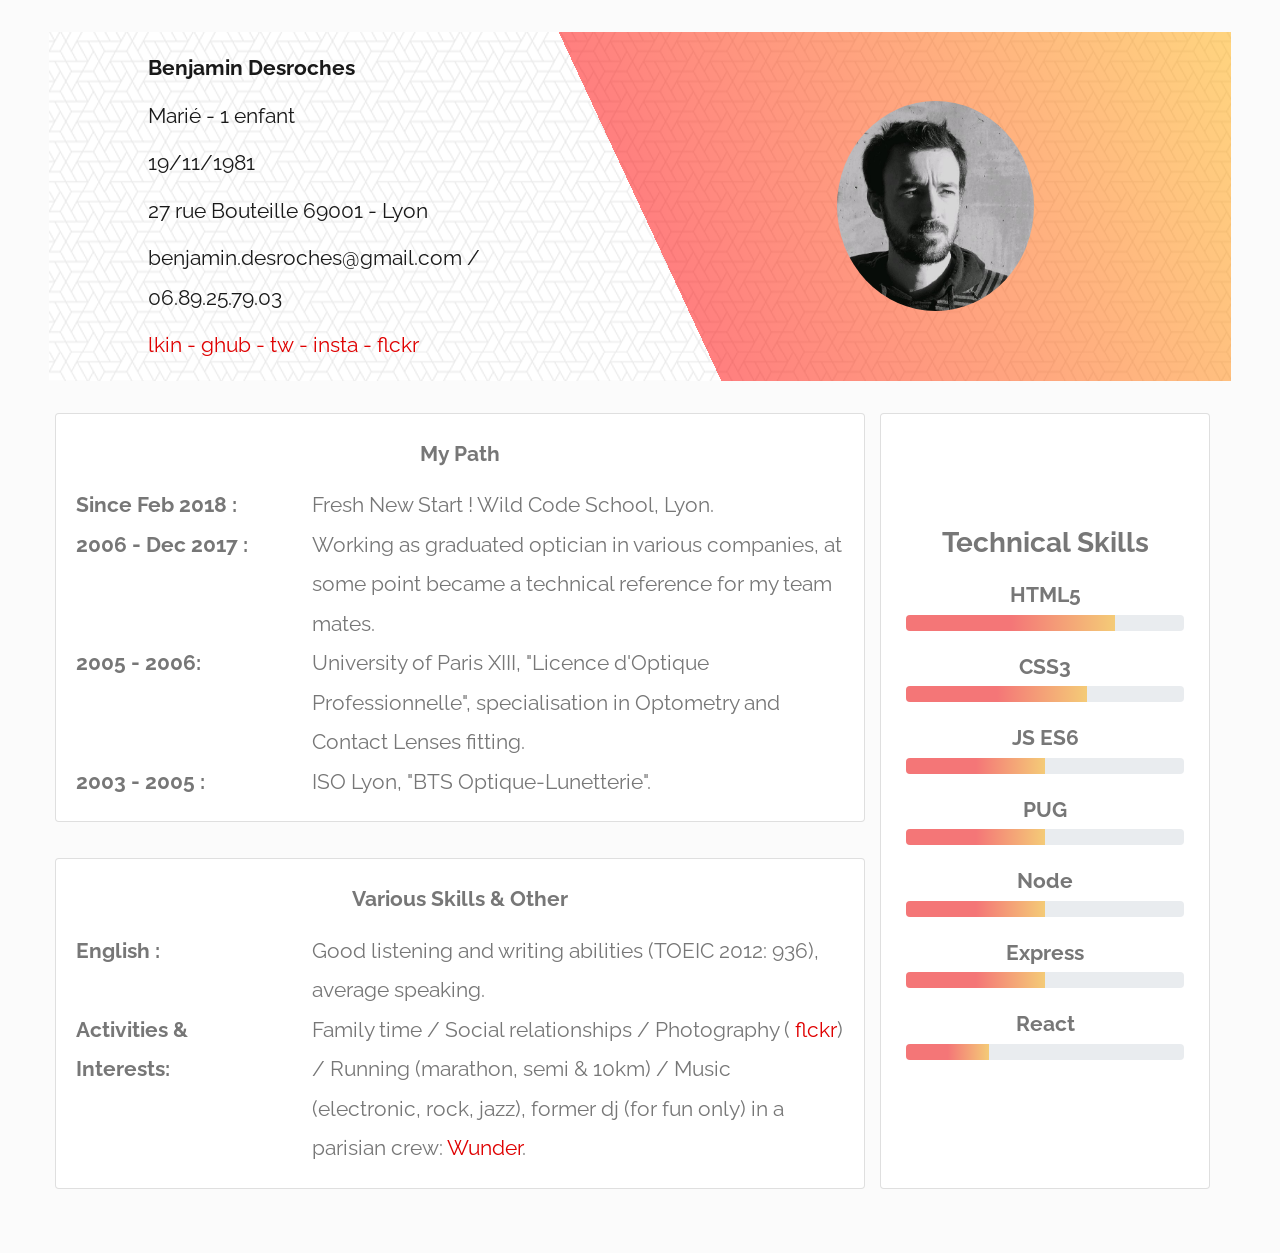
==== index.html @ fa1b1224 "légères modifs" ====
<!DOCTYPE html>
<html lang="fr">

<head>
    <meta charset="UTF-8">
    <meta name="viewport" content="width=device-width, initial-scale=1.0">
    <meta http-equiv="X-UA-Compatible" content="ie=edge">
    <link rel="stylesheet" href="https://stackpath.bootstrapcdn.com/bootstrap/4.1.1/css/bootstrap.min.css">
    <link href="https://fonts.googleapis.com/css?family=Raleway" rel="stylesheet">
    <link rel="stylesheet" href="style.css">
    <title>CV - 2018</title>
</head>

<body>
    <section class="header container-fluid">
        <div class="row justify-content-center photobox-sm">

            <!-- Photo displays only on small medium and small devices -->
            <div class="col-5 header-box_right--photobox d-lg-none">
                <img src="./images/CV_photo.jpeg" alt="CV" class="header-box_img img-fluid">
            </div>

        </div>

        <div class="header-box row">
            <div class="header-box_left col">
                <div class="row justify-content-center header-box_left--row">
                    <div class="col-11 col-md-8 header-box_left--contactbox">
                        <div class="row id-box id-box_name">Benjamin Desroches</div>
                        <div class="row id-box id-box_statut">Marié - 1 enfant</div>
                        <div class="row id-box id-box_birth">19/11/1981</div>
                        <div class="row id-box id-box_address">27 rue Bouteille 69001 - Lyon</div>
                        <div class="row id-box id-box_contact">benjamin.desroches@gmail.com / 06.89.25.79.03</div>
                        <div class="row id-box id-box_social">
                            <a href="http://www.linkedin.com/in/benjamin-desroches-817aaa111" target="_blank">lkin&nbsp;</a> -
                            <a href="https://github.com/BenOtsoa" target="_blank">&nbsp;ghub&nbsp;</a> -
                            <a href="https://twitter.com/BenOtsoa" target="_blank">&nbsp;tw&nbsp;</a> -
                            <a href="https://www.instagram.com/otsoadsrchs/" target="_blank">&nbsp;insta&nbsp;</a> -
                            <a href="https://www.flickr.com/photos/111772429@N08" target="_blank">&nbsp;flckr</a>
                        </div>
                    </div>
                </div>
            </div>

            <!-- Photo displays on large devices -->
            <div class="header-box_right col d-none d-lg-block align-self-center">
                <div class="row justify-content-center">
                    <div class="col-4 header-box_right--photobox">
                        <img src="./images/CV_photo.jpeg" alt="CV" class="header-box_img img-fluid">
                    </div>
                </div>
            </div>

        </div>
    </section>

    <section class="cursus container">
        <div class="row d-flex justify-content-between">
            <div class="col-lg-8 d-flex align-content-between flex-wrap">
                <div class="row card-row">
                    <div class="card">
                        <div class="card-body">
                            <div class="card-title">My Path</div>
                            <div class="card-text cursus-list">
                                <div class="row sm-layout_card">
                                    <div class="col-md-4 col-lg">Since Feb 2018 : </div>
                                    <div class="col-md col-lg-8 list-text">Fresh New Start ! Wild Code School, Lyon.</div>
                                </div>
                                <div class="row sm-layout_card">
                                    <div class="col-md-4 col-lg">2006 - Dec 2017 : </div>
                                    <div class="col-md col-lg-8 list-text">Working as graduated optician in various companies, at some point became a technical
                                        reference for my team mates.
                                    </div>
                                </div>
                                <div class="row sm-layout_card">
                                    <div class="col-md-4 col-lg">2005 - 2006: </div>
                                    <div class="col-md col-lg-8 list-text">University of Paris XIII, "Licence d'Optique Professionnelle", specialisation in Optometry
                                        and Contact Lenses fitting.</div>
                                </div>
                                <div class="row sm-layout_card">
                                    <div class="col-md-4 col-lg">2003 - 2005 : </div>
                                    <div class="col-md col-lg-8 list-text">ISO Lyon, "BTS Optique-Lunetterie".</div>
                                </div>
                            </div>
                        </div>
                    </div>
                </div>
                <div class="row">
                    <div class="card card-row">
                        <div class="card-body">
                            <div class="card-title">Various Skills & Other</div>
                            <div class="card-text cursus-list">
                                <div class="row sm-layout_card">
                                    <div class="col-md-4 col-lg">English : </div>
                                    <div class="col-md col-lg-8 list-text">Good listening and writing abilities (TOEIC 2012: 936), average speaking.</div>
                                </div>
                                <div class="row sm-layout_card">
                                    <div class="col-md-4 col-lg">Activities & Interests: </div>
                                    <div class="col-md col-lg-8 list-text">Family time / Social relationships / Photography (
                                        <a href="https://www.flickr.com/photos/111772429@N08" target="_blank">flckr</a>) / Running (marathon, semi & 10km) / Music (electronic, rock, jazz), former
                                        dj (for fun only) in a parisian crew:
                                        <a href="https://www.facebook.com/collectif.wunder/" target="_blank">Wunder</a>.
                                    </div>
                                </div>
                            </div>
                        </div>
                    </div>
                </div>
            </div>
            <div class="col">
                <div class="card technical-skills">
                    <h3 id="technical-skills_title">Technical Skills</h3>
                    <div>HTML5</div>
                    <div class="progress progress-style">
                        <div class="progress-bar progress-custom" role="progressbar" aria-valuenow="50" aria-valuemin="0" aria-valuemax="100" style="width:75%">
                            &nbsp;
                        </div>
                    </div>
                    <div>CSS3</div>
                    <div class="progress progress-style">
                        <div class="progress-bar progress-custom" role="progressbar" aria-valuenow="50" aria-valuemin="0" aria-valuemax="100" style="width:65%">
                        </div>
                    </div>
                    <div>JS ES6</div>
                    <div class="progress progress-style">
                        <div class="progress-bar progress-custom" role="progressbar" aria-valuenow="50" aria-valuemin="0" aria-valuemax="100" style="width:50%">
                        </div>
                    </div>
                    <div>PUG</div>
                    <div class="progress progress-style">
                        <div class="progress-bar progress-custom" role="progressbar" aria-valuenow="50" aria-valuemin="0" aria-valuemax="100" style="width:50%">
                        </div>
                    </div>
                    <div>Node</div>
                    <div class="progress progress-style">
                        <div class="progress-bar progress-custom" role="progressbar" aria-valuenow="50" aria-valuemin="0" aria-valuemax="100" style="width:50%">
                        </div>
                    </div>
                    <div>Express</div>
                    <div class="progress progress-style">
                        <div class="progress-bar progress-custom" role="progressbar" aria-valuenow="50" aria-valuemin="0" aria-valuemax="100" style="width:50%">
                        </div>
                    </div>
                    <div>React</div>
                    <div class="progress progress-style">
                        <div class="progress-bar progress-custom" role="progressbar" aria-valuenow="50" aria-valuemin="0" aria-valuemax="100" style="width:30%">
                        </div>
                    </div>
                </div>
            </div>
        </div>
    </section>

</body>

</html>
---- style.css ----
*,
*::after,
*::before {
  -webkit-box-sizing: inherit;
  box-sizing: inherit;
}

body {
  margin: 2rem 0;
  font-family: "Raleway", sans-serif;
  font-weight: 400;
  font-size: 1.3rem;
  line-height: 1.9;
  color: #777;
  background-color: rgba(219, 219, 219, 0.1);
}

a,
a:hover {
  color: #777;
}

/* ------------ HEADER ----------- */
.header {
  width: 90vw;
  padding: 0;
  margin: auto;
  color: rgba(0, 0, 0, 0.9);
}

.header-box_left--contactbox {
  padding: 0.5rem 0;
}

.id-box {
  margin: 0.5rem 0;
}

.id-box_name {
  font-weight: bold;
}

.id-box_social,
.id-box_social > a {
  color: rgb(223, 0, 0);
}

.header-box_img {
  width: 100%;
  height: auto;
  padding: 1rem 0;
  border-radius: 100%;
}

/* ------------ CURSUS ----------- */

.cursus {
  text-align: center;
  padding: 2rem 0;
  font-weight: bold;
}

.cursus-list {
  text-align: left;
}

.list-text {
  font-weight: lighter;
}

.list-text > a {
  color: rgb(223, 0, 0);
}

.skills-description {
  font-weight: lighter;
  text-align: left;
}

.various-text {
  font-weight: lighter;
}

.technical-skills {
  padding: 7rem 0;
}

#technical-skills_title {
  margin-bottom: 1rem;
  font-weight: bold;
}

.progress-style {
  width: 85%;
  margin: auto;
  margin-bottom: 1rem;
}

.progress-custom {
  background-color: transparent !important;
  background: -webkit-gradient(
    linear,
    left top,
    right top,
    color-stop(50%, rgba(255, 0, 0, 0.5)),
    to(rgba(255, 170, 0, 0.5))
  );
  background: linear-gradient(
    to right,
    rgba(255, 0, 0, 0.5) 50%,
    rgba(255, 170, 0, 0.5) 100%
  );
  content: " ";
}

@media (max-width: 992px) {
  .header-box {
    background-color: rgb(250, 250, 250);
    border: none;
  }
  .sm-layout_card {
    text-align: center;
    padding: 0.5rem;
  }

  .photobox-sm {
    background-image: linear-gradient(
        65deg,
        transparent 50%,
        rgba(255, 0, 0, 0.5) 50%,
        rgba(255, 170, 0, 0.5) 100%
      ),
      url(./images/what-the-hex.png);
  }

  .card-row {
    margin-bottom: 2rem;
  }

  .technical-skills {
    padding: 1rem 0;
  }
}

@media (min-width: 992px) {
  .header-box {
    background-image: linear-gradient(
        65deg,
        transparent 50%,
        rgba(255, 0, 0, 0.5) 50%,
        rgba(255, 170, 0, 0.5) 100%
      ),
      url(./images/what-the-hex.png);
  }
  .photobox-sm {
    border: none;
  }
}
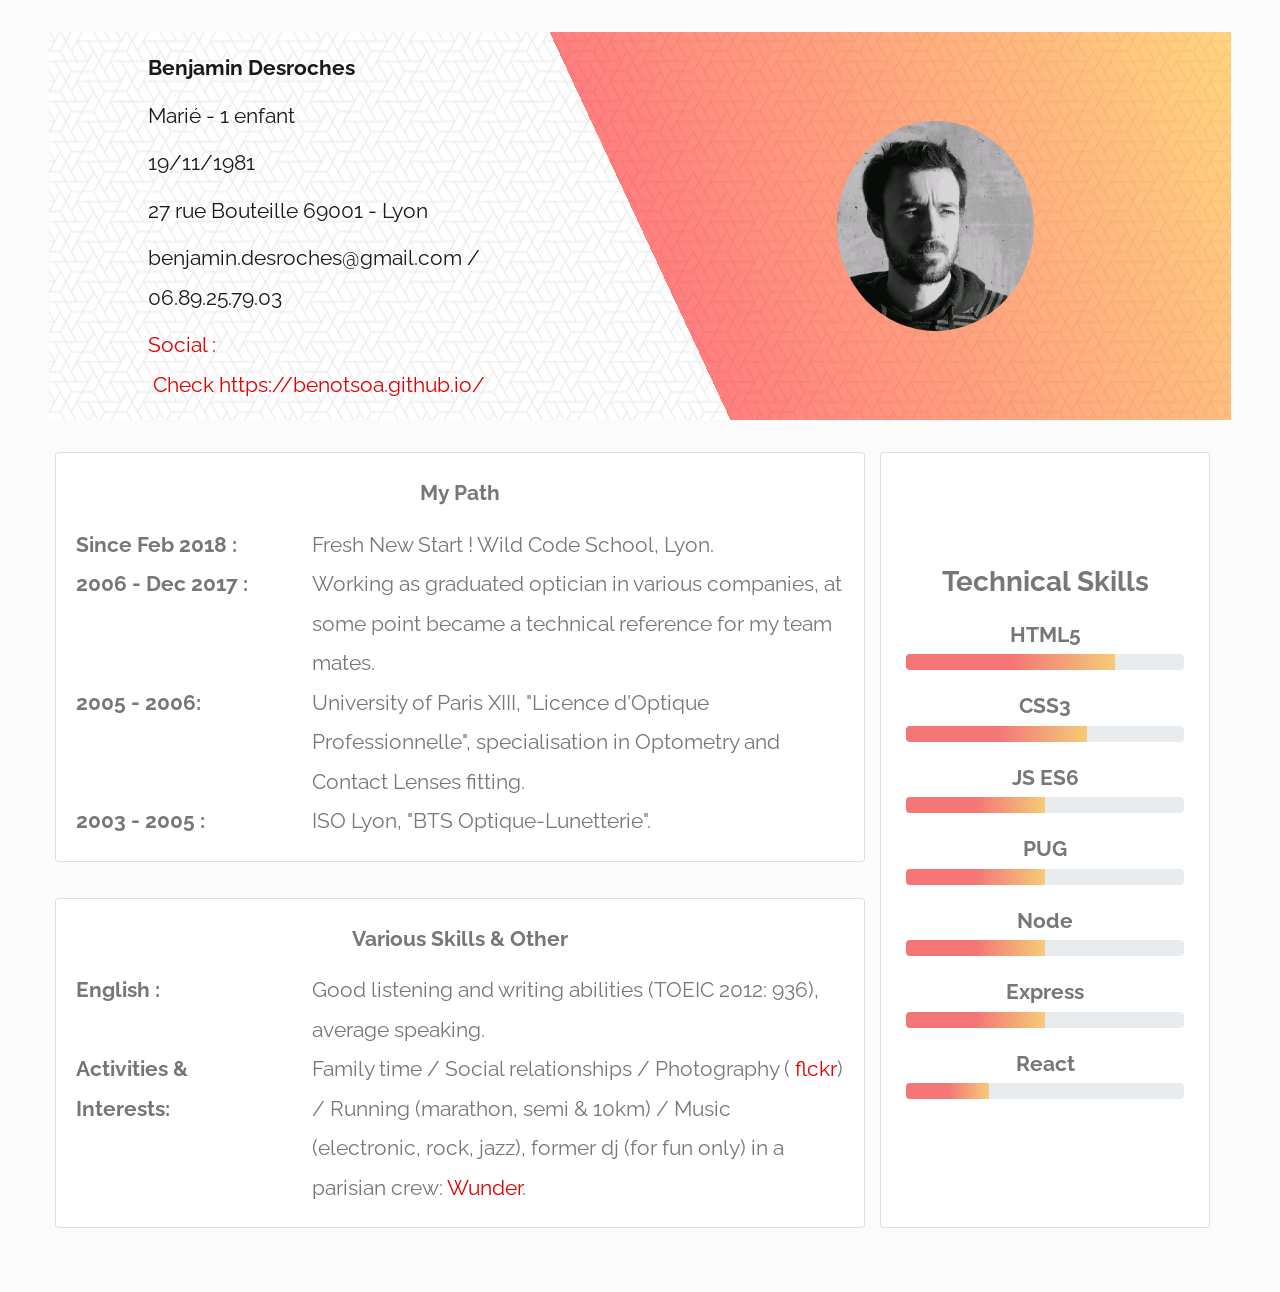
==== commit c1ab5688: "modif pr impression" ====
--- a/index.html
+++ b/index.html
@@ -32,11 +32,8 @@
                         <div class="row id-box id-box_address">27 rue Bouteille 69001 - Lyon</div>
                         <div class="row id-box id-box_contact">benjamin.desroches@gmail.com / 06.89.25.79.03</div>
                         <div class="row id-box id-box_social">
-                            <a href="http://www.linkedin.com/in/benjamin-desroches-817aaa111" target="_blank">lkin&nbsp;</a> -
-                            <a href="https://github.com/BenOtsoa" target="_blank">&nbsp;ghub&nbsp;</a> -
-                            <a href="https://twitter.com/BenOtsoa" target="_blank">&nbsp;tw&nbsp;</a> -
-                            <a href="https://www.instagram.com/otsoadsrchs/" target="_blank">&nbsp;insta&nbsp;</a> -
-                            <a href="https://www.flickr.com/photos/111772429@N08" target="_blank">&nbsp;flckr</a>
+                            <a href="http://www.linkedin.com/in/benjamin-desroches-817aaa111" target="_blank">Social :</a>
+                            <a href="https://benotsoa.github.io/" target="_blank">&nbsp;Check https://benotsoa.github.io/</a>
                         </div>
                     </div>
                 </div>
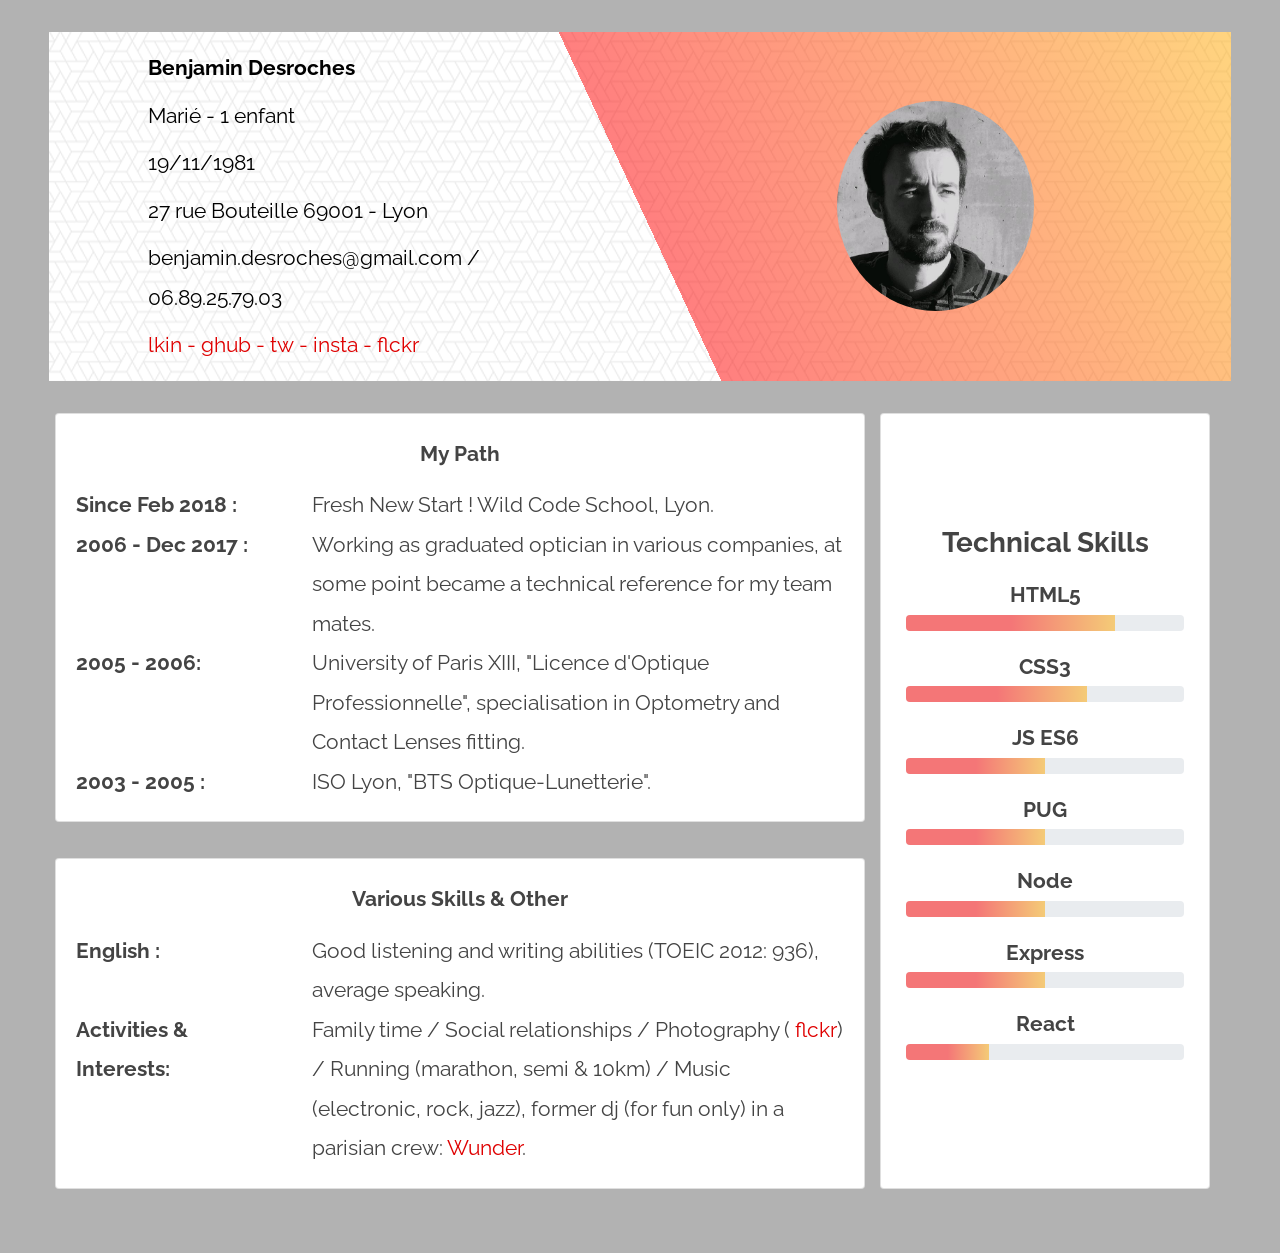
==== commit a4469fa2: "retour pour online version" ====
--- a/index.html
+++ b/index.html
@@ -32,8 +32,11 @@
                         <div class="row id-box id-box_address">27 rue Bouteille 69001 - Lyon</div>
                         <div class="row id-box id-box_contact">benjamin.desroches@gmail.com / 06.89.25.79.03</div>
                         <div class="row id-box id-box_social">
-                            <a href="http://www.linkedin.com/in/benjamin-desroches-817aaa111" target="_blank">Social :</a>
-                            <a href="https://benotsoa.github.io/" target="_blank">&nbsp;Check https://benotsoa.github.io/</a>
+                            <a href="http://www.linkedin.com/in/benjamin-desroches-817aaa111" target="_blank">lkin&nbsp;</a> -
+                            <a href="https://github.com/BenOtsoa" target="_blank">&nbsp;ghub&nbsp;</a> -
+                            <a href="https://twitter.com/BenOtsoa" target="_blank">&nbsp;tw&nbsp;</a> -
+                            <a href="https://www.instagram.com/otsoadsrchs/" target="_blank">&nbsp;insta&nbsp;</a> -
+                            <a href="https://www.flickr.com/photos/111772429@N08" target="_blank">&nbsp;flckr</a>
                         </div>
                     </div>
                 </div>
--- a/style.css
+++ b/style.css
@@ -11,8 +11,8 @@
   font-weight: 400;
   font-size: 1.3rem;
   line-height: 1.9;
-  color: #777;
-  background-color: rgba(219, 219, 219, 0.1);
+  color: rgb(68, 68, 68);
+  background-color: rgba(0, 0, 0, 0.3);
 }
 
 a,
@@ -25,7 +25,7 @@
   width: 90vw;
   padding: 0;
   margin: auto;
-  color: rgba(0, 0, 0, 0.9);
+  color: rgb(0, 0, 0);
 }
 
 .header-box_left--contactbox {
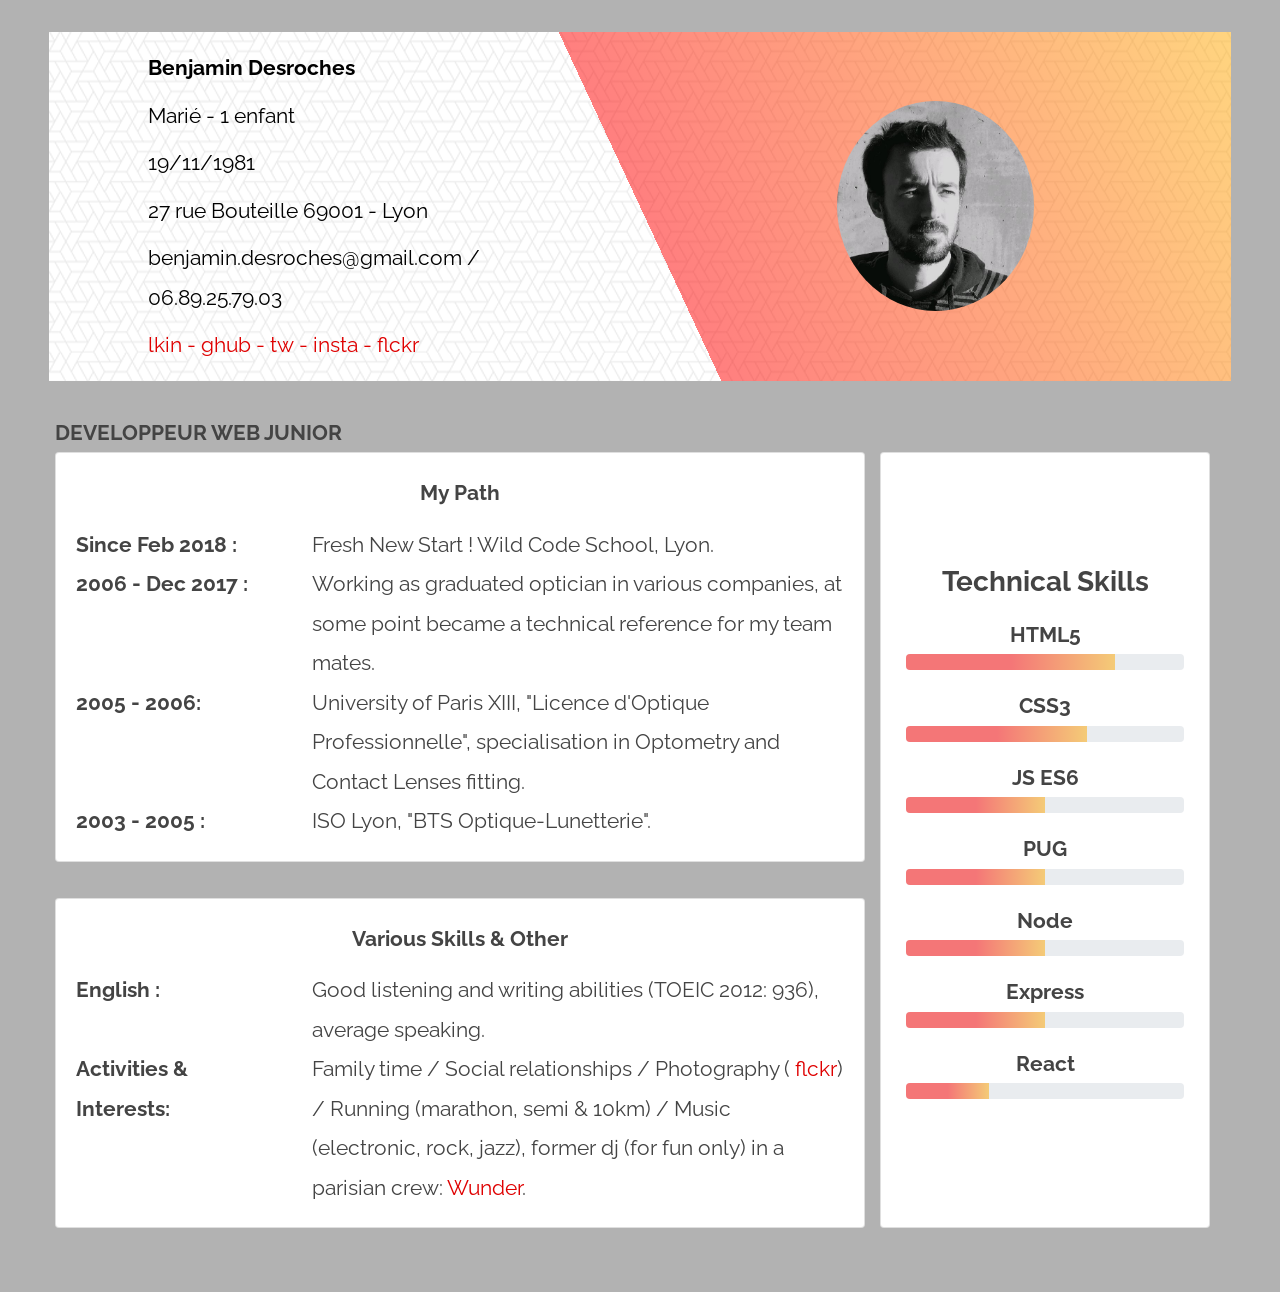
==== commit 0ae57bd8: "Update index.html" ====
--- a/index.html
+++ b/index.html
@@ -55,6 +55,7 @@
     </section>
 
     <section class="cursus container">
+        <div class="row"> DEVELOPPEUR WEB JUNIOR </div>
         <div class="row d-flex justify-content-between">
             <div class="col-lg-8 d-flex align-content-between flex-wrap">
                 <div class="row card-row">
@@ -153,4 +154,4 @@
 
 </body>
 
-</html>+</html>
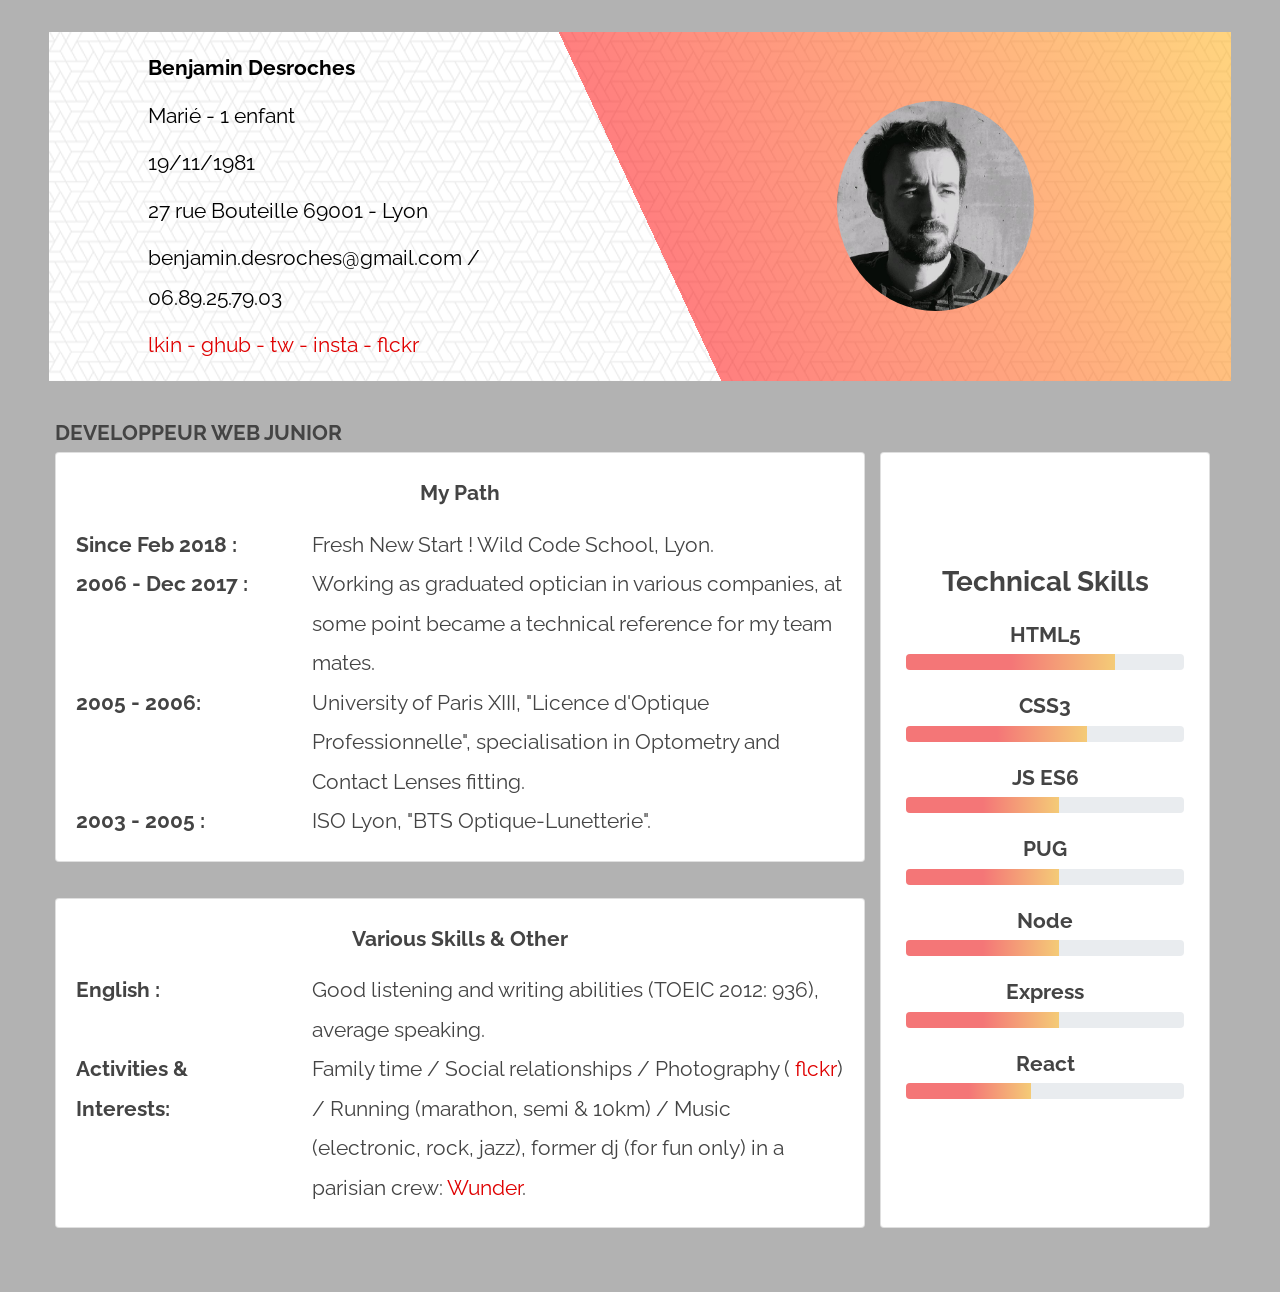
==== commit aaa55644: "no much" ====
--- a/index.html
+++ b/index.html
@@ -5,6 +5,7 @@
     <meta charset="UTF-8">
     <meta name="viewport" content="width=device-width, initial-scale=1.0">
     <meta http-equiv="X-UA-Compatible" content="ie=edge">
+    <link rel="icon" type="image/png" href="images/icon.png" />
     <link rel="stylesheet" href="https://stackpath.bootstrapcdn.com/bootstrap/4.1.1/css/bootstrap.min.css">
     <link href="https://fonts.googleapis.com/css?family=Raleway" rel="stylesheet">
     <link rel="stylesheet" href="style.css">
@@ -124,27 +125,27 @@
                     </div>
                     <div>JS ES6</div>
                     <div class="progress progress-style">
-                        <div class="progress-bar progress-custom" role="progressbar" aria-valuenow="50" aria-valuemin="0" aria-valuemax="100" style="width:50%">
+                        <div class="progress-bar progress-custom" role="progressbar" aria-valuenow="50" aria-valuemin="0" aria-valuemax="100" style="width:55%">
                         </div>
                     </div>
                     <div>PUG</div>
                     <div class="progress progress-style">
-                        <div class="progress-bar progress-custom" role="progressbar" aria-valuenow="50" aria-valuemin="0" aria-valuemax="100" style="width:50%">
+                        <div class="progress-bar progress-custom" role="progressbar" aria-valuenow="50" aria-valuemin="0" aria-valuemax="100" style="width:55%">
                         </div>
                     </div>
                     <div>Node</div>
                     <div class="progress progress-style">
-                        <div class="progress-bar progress-custom" role="progressbar" aria-valuenow="50" aria-valuemin="0" aria-valuemax="100" style="width:50%">
+                        <div class="progress-bar progress-custom" role="progressbar" aria-valuenow="50" aria-valuemin="0" aria-valuemax="100" style="width:55%">
                         </div>
                     </div>
                     <div>Express</div>
                     <div class="progress progress-style">
-                        <div class="progress-bar progress-custom" role="progressbar" aria-valuenow="50" aria-valuemin="0" aria-valuemax="100" style="width:50%">
+                        <div class="progress-bar progress-custom" role="progressbar" aria-valuenow="50" aria-valuemin="0" aria-valuemax="100" style="width:55%">
                         </div>
                     </div>
                     <div>React</div>
                     <div class="progress progress-style">
-                        <div class="progress-bar progress-custom" role="progressbar" aria-valuenow="50" aria-valuemin="0" aria-valuemax="100" style="width:30%">
+                        <div class="progress-bar progress-custom" role="progressbar" aria-valuenow="50" aria-valuemin="0" aria-valuemax="100" style="width:45%">
                         </div>
                     </div>
                 </div>
@@ -154,4 +155,4 @@
 
 </body>
 
-</html>
+</html>
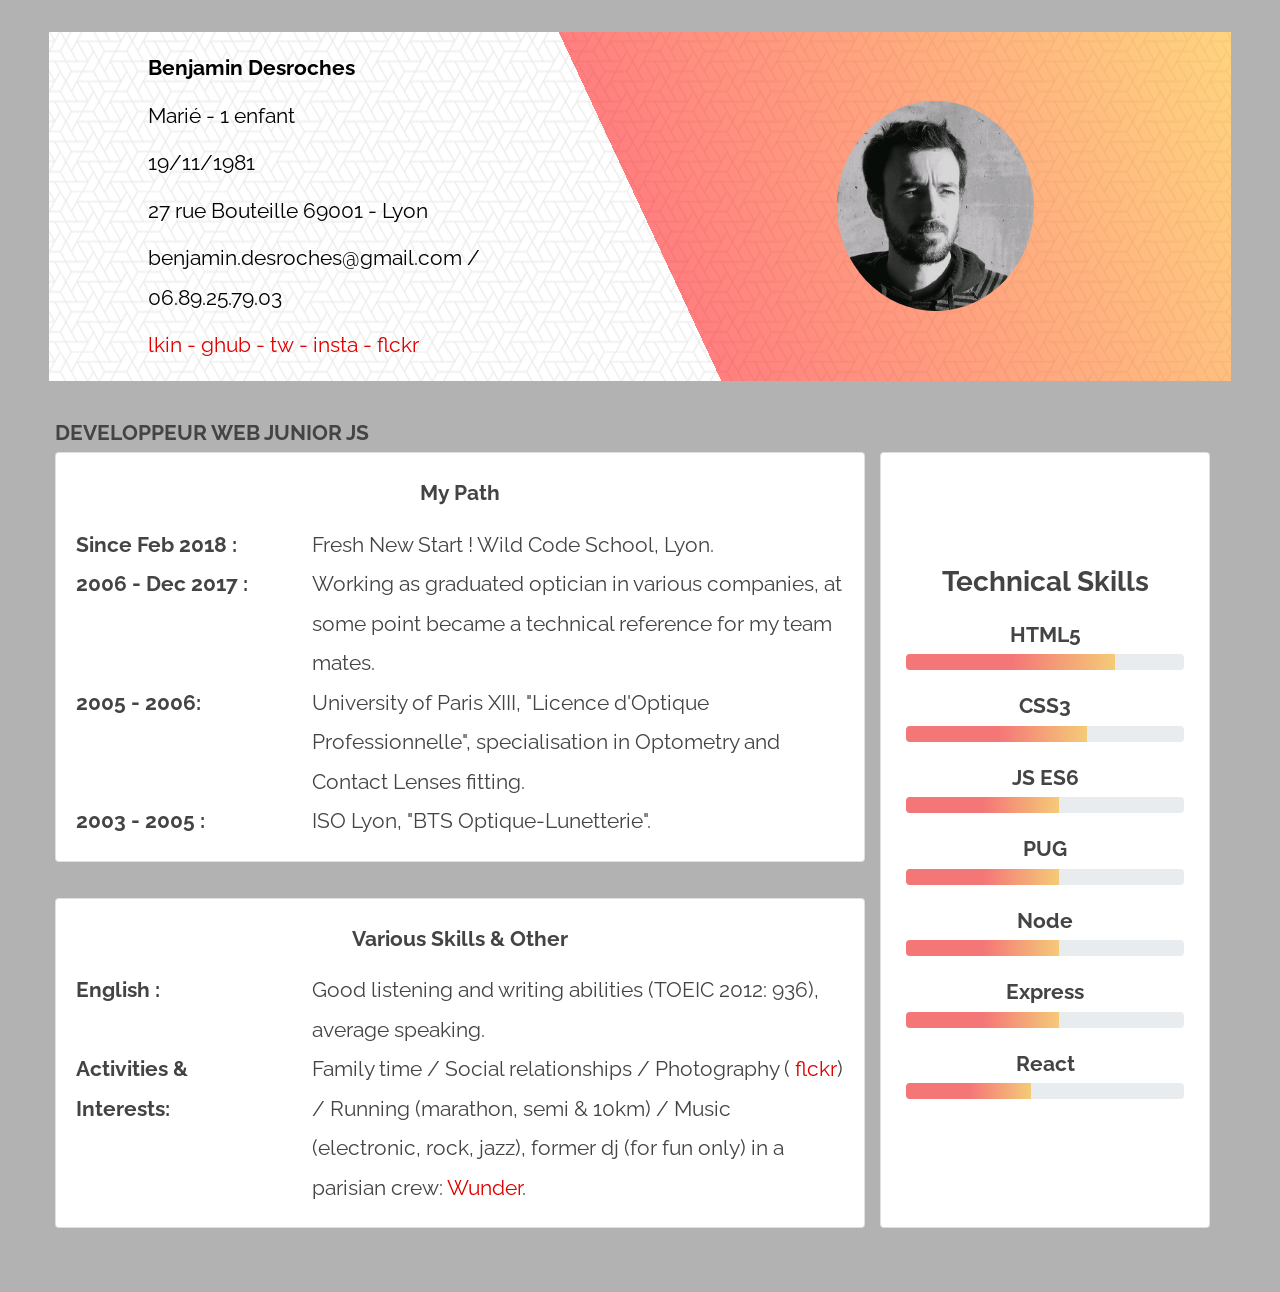
==== commit f64dc701: "plus" ====
--- a/index.html
+++ b/index.html
@@ -56,7 +56,7 @@
     </section>
 
     <section class="cursus container">
-        <div class="row"> DEVELOPPEUR WEB JUNIOR </div>
+        <div class="row"> DEVELOPPEUR WEB JUNIOR JS</div>
         <div class="row d-flex justify-content-between">
             <div class="col-lg-8 d-flex align-content-between flex-wrap">
                 <div class="row card-row">
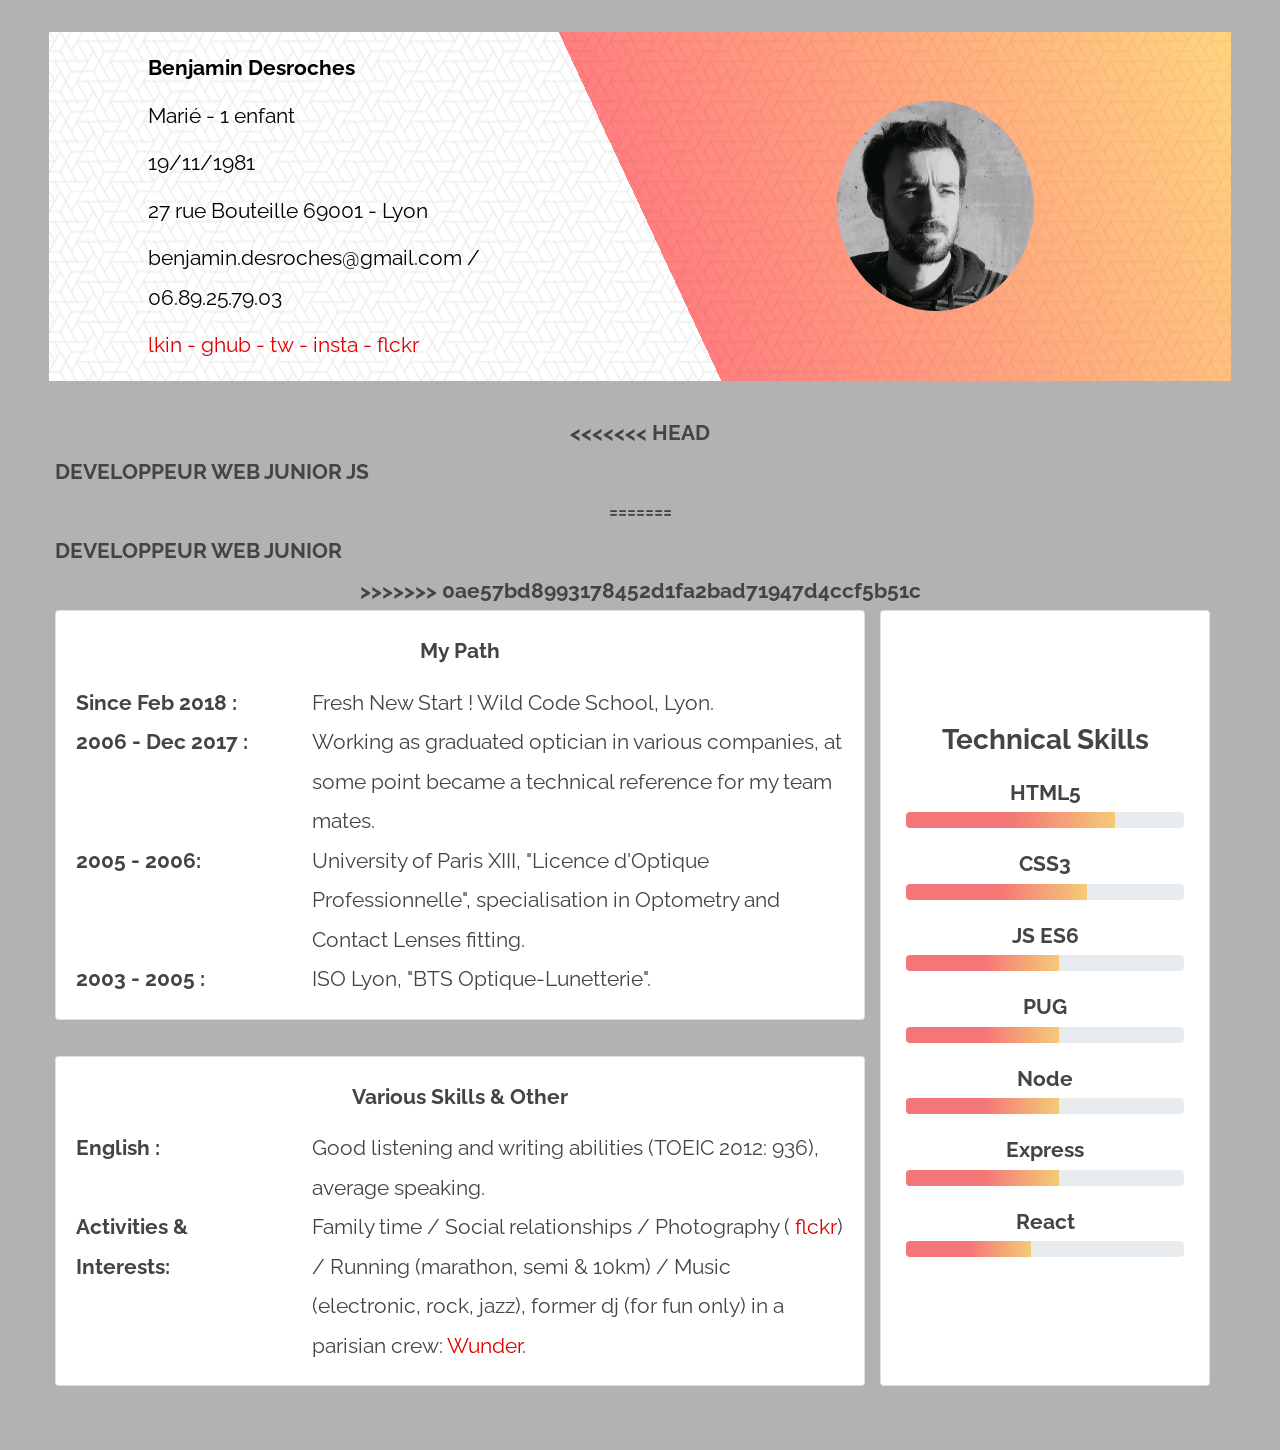
==== commit c6e72b54: "merge fix" ====
--- a/index.html
+++ b/index.html
@@ -56,7 +56,11 @@
     </section>
 
     <section class="cursus container">
+<<<<<<< HEAD
         <div class="row"> DEVELOPPEUR WEB JUNIOR JS</div>
+=======
+        <div class="row"> DEVELOPPEUR WEB JUNIOR </div>
+>>>>>>> 0ae57bd8993178452d1fa2bad71947d4ccf5b51c
         <div class="row d-flex justify-content-between">
             <div class="col-lg-8 d-flex align-content-between flex-wrap">
                 <div class="row card-row">
@@ -155,4 +159,4 @@
 
 </body>
 
-</html>+</html>
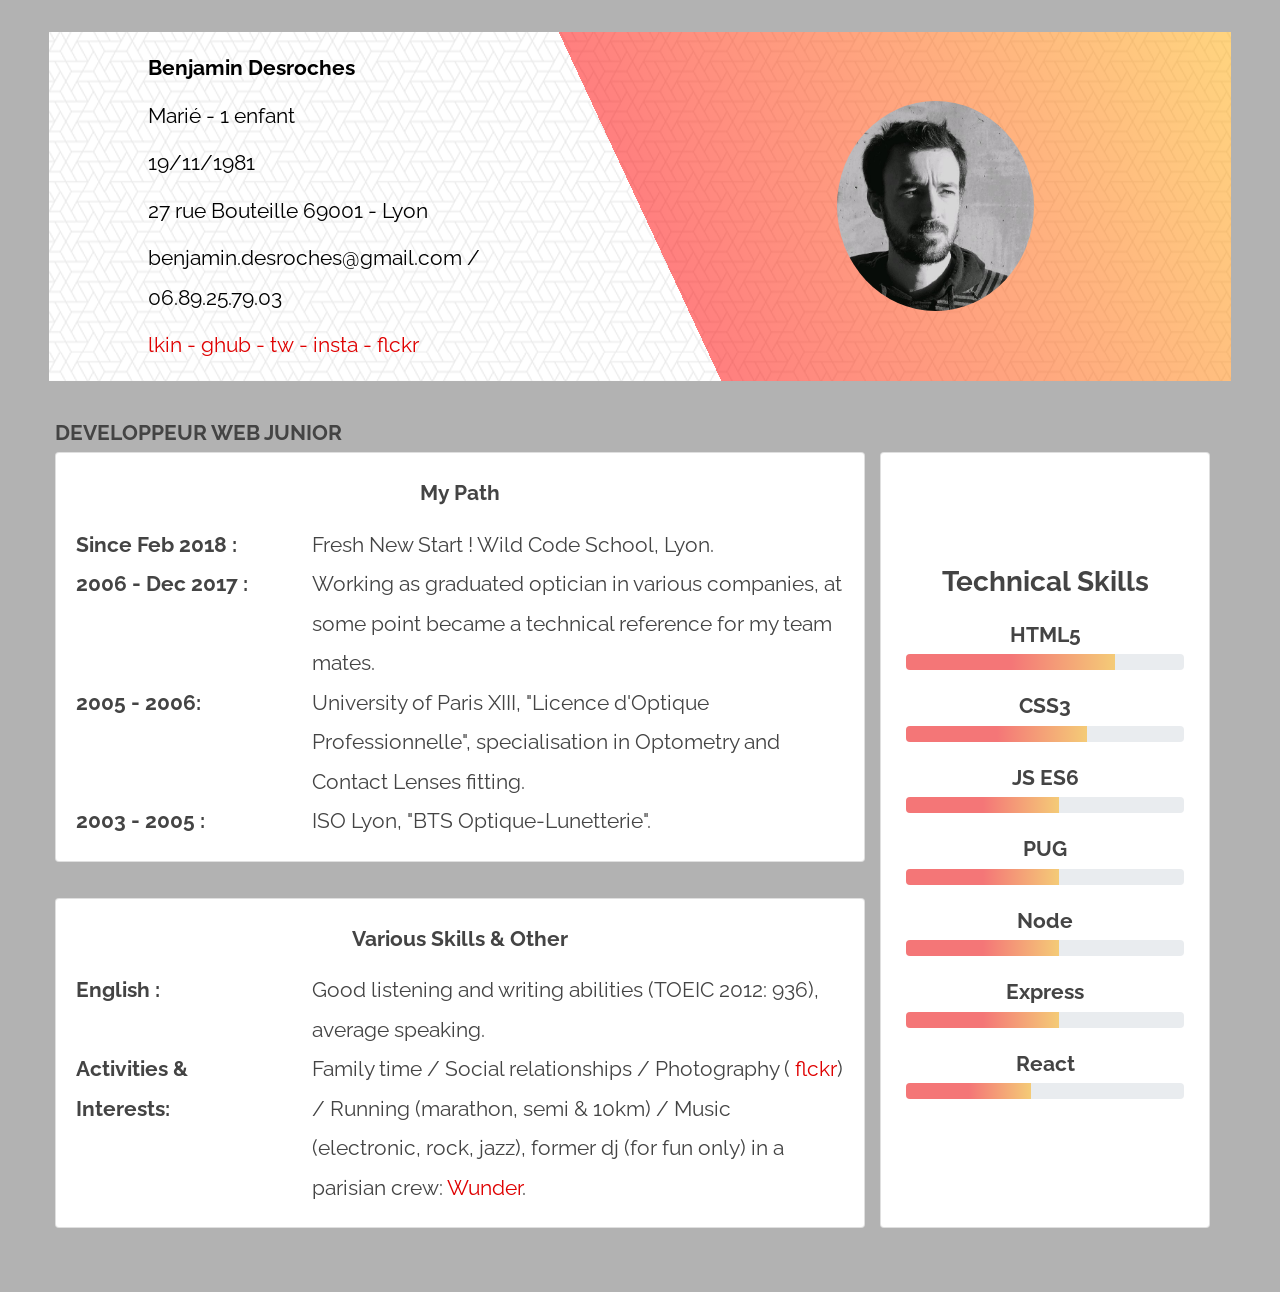
==== commit 426989e8: "merge fix" ====
--- a/index.html
+++ b/index.html
@@ -56,11 +56,7 @@
     </section>
 
     <section class="cursus container">
-<<<<<<< HEAD
-        <div class="row"> DEVELOPPEUR WEB JUNIOR JS</div>
-=======
         <div class="row"> DEVELOPPEUR WEB JUNIOR </div>
->>>>>>> 0ae57bd8993178452d1fa2bad71947d4ccf5b51c
         <div class="row d-flex justify-content-between">
             <div class="col-lg-8 d-flex align-content-between flex-wrap">
                 <div class="row card-row">
@@ -159,4 +155,4 @@
 
 </body>
 
-</html>
+</html>
